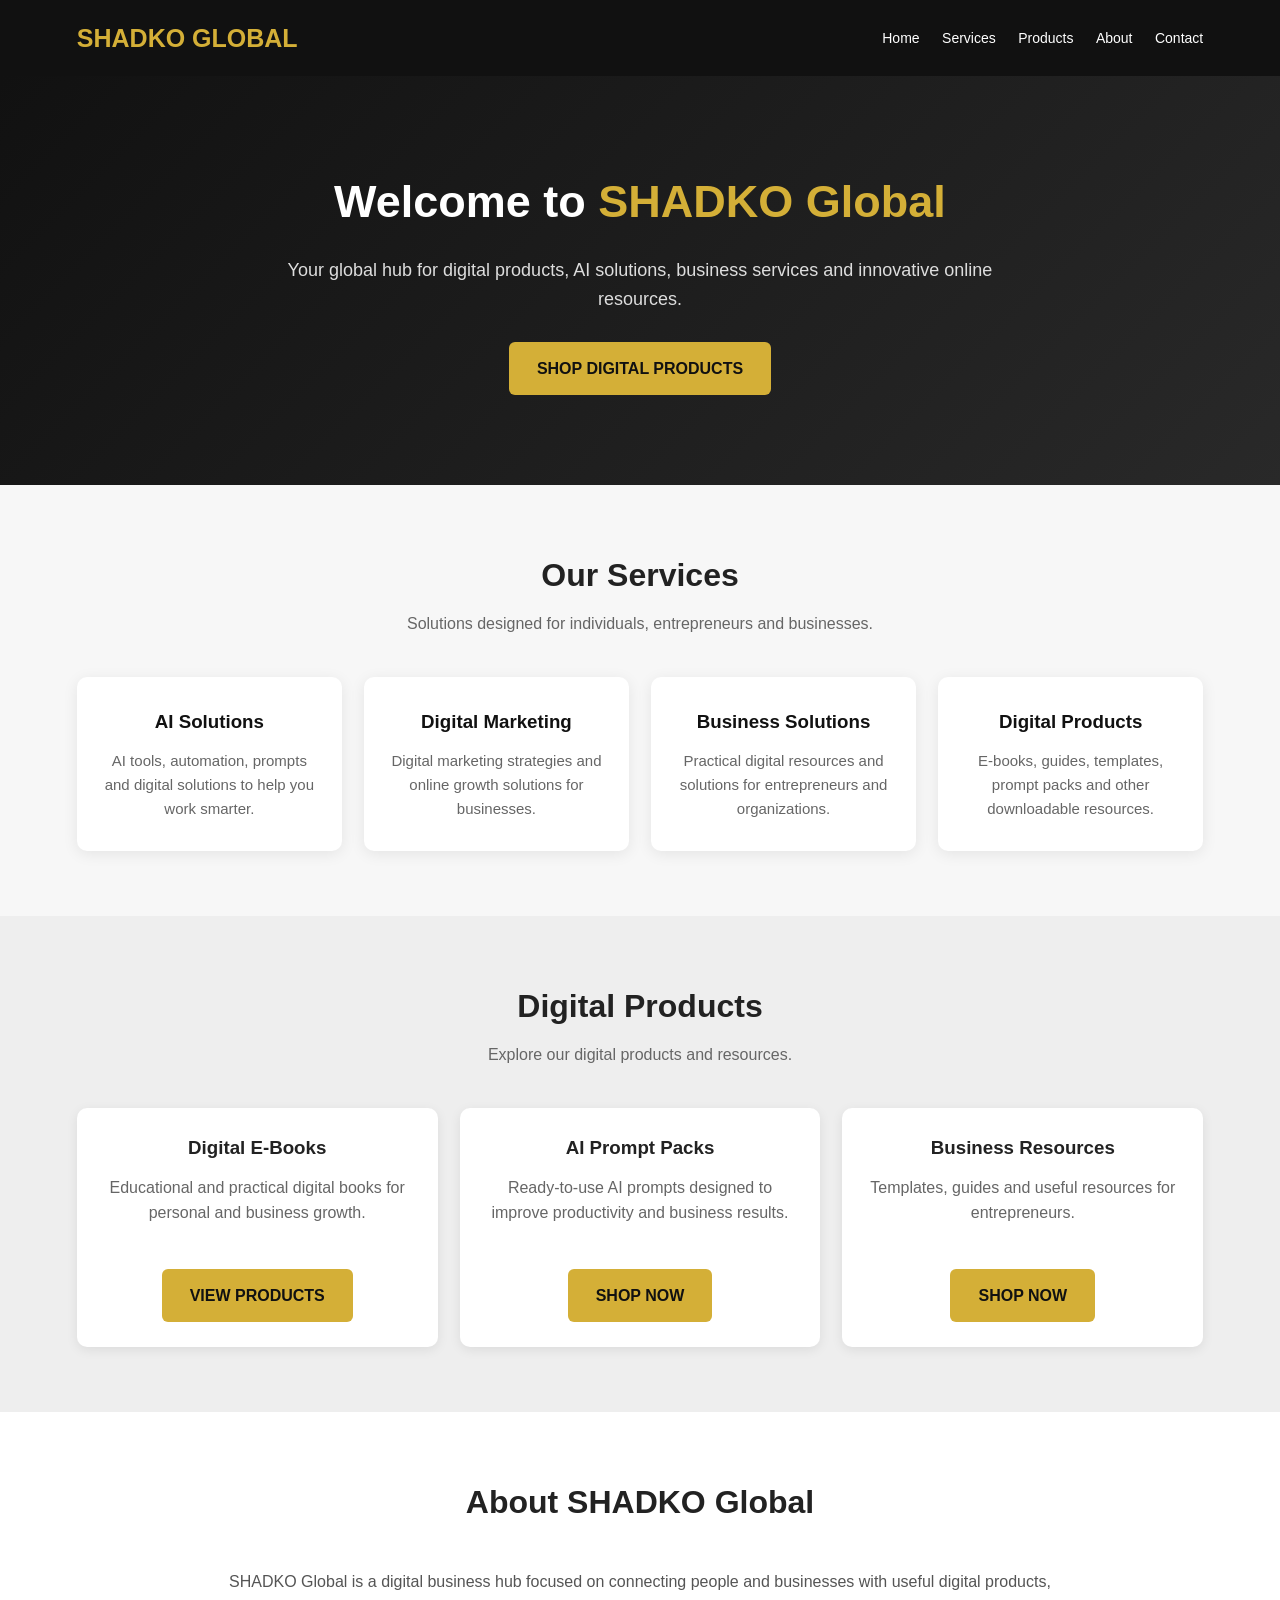
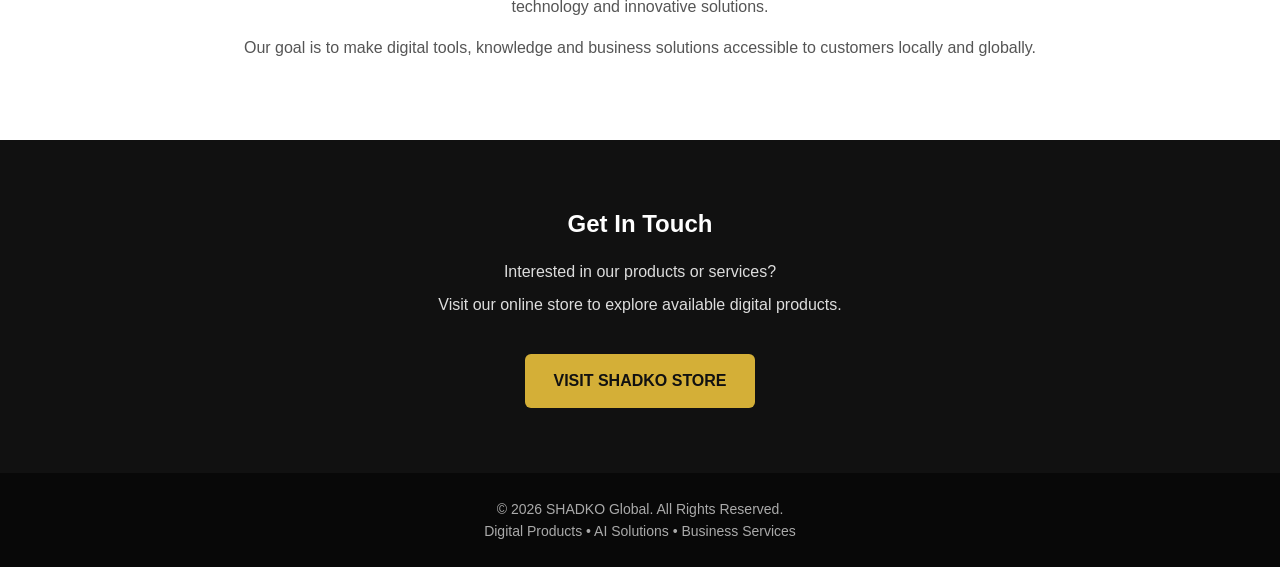
==== index.html @ 267912d1 "Revamp index.html with new layout and styles Updated the HTML structure and styles for improved layo" ====
<!DOCTYPE html>
<html lang="en">
<head>
  <meta charset="UTF-8">
  <meta name="viewport" content="width=device-width, initial-scale=1.0">

  <title>SHADKO Global | Digital Products, AI & Business Solutions</title>

  <meta name="description" content="SHADKO Global provides digital products, AI solutions, business services and online resources for individuals and businesses worldwide.">

  <style>
    * {
      box-sizing: border-box;
      margin: 0;
      padding: 0;
    }

    body {
      font-family: Arial, sans-serif;
      background: #f7f7f7;
      color: #222;
      line-height: 1.6;
    }

    header {
      background: #111;
      color: white;
      padding: 18px 6%;
      display: flex;
      justify-content: space-between;
      align-items: center;
      position: sticky;
      top: 0;
      z-index: 1000;
    }

    .logo {
      font-size: 25px;
      font-weight: bold;
      color: #d4af37;
    }

    nav a {
      color: white;
      text-decoration: none;
      margin-left: 18px;
      font-size: 14px;
    }

    nav a:hover {
      color: #d4af37;
    }

    .hero {
      background: linear-gradient(135deg, #111, #292929);
      color: white;
      text-align: center;
      padding: 90px 20px;
    }

    .hero h1 {
      font-size: 45px;
      margin-bottom: 18px;
    }

    .hero h1 span {
      color: #d4af37;
    }

    .hero p {
      max-width: 750px;
      margin: auto;
      font-size: 18px;
      color: #ddd;
    }

    .btn {
      display: inline-block;
      margin-top: 28px;
      padding: 14px 28px;
      background: #d4af37;
      color: #111;
      text-decoration: none;
      border-radius: 6px;
      font-weight: bold;
    }

    .btn:hover {
      background: #fff;
    }

    section {
      padding: 65px 6%;
    }

    .section-title {
      text-align: center;
      margin-bottom: 40px;
    }

    .section-title h2 {
      font-size: 32px;
      margin-bottom: 10px;
    }

    .section-title p {
      color: #666;
    }

    .cards {
      display: grid;
      grid-template-columns: repeat(auto-fit, minmax(230px, 1fr));
      gap: 22px;
    }

    .card {
      background: white;
      padding: 30px 22px;
      border-radius: 10px;
      text-align: center;
      box-shadow: 0 3px 15px rgba(0,0,0,0.08);
    }

    .card h3 {
      margin-bottom: 12px;
      color: #111;
    }

    .card p {
      color: #666;
      font-size: 15px;
    }

    .products {
      background: #eee;
    }

    .product-card {
      background: white;
      padding: 25px;
      border-radius: 10px;
      text-align: center;
      box-shadow: 0 3px 12px rgba(0,0,0,0.08);
    }

    .product-card h3 {
      margin-bottom: 12px;
    }

    .product-card p {
      color: #666;
      margin-bottom: 15px;
    }

    .about {
      background: white;
    }

    .about-content {
      max-width: 900px;
      margin: auto;
      text-align: center;
    }

    .about-content p {
      margin-bottom: 15px;
      color: #555;
    }

    .contact {
      background: #111;
      color: white;
      text-align: center;
    }

    .contact h2 {
      margin-bottom: 15px;
    }

    .contact p {
      color: #ddd;
      margin: 8px 0;
    }

    footer {
      background: #080808;
      color: #aaa;
      text-align: center;
      padding: 25px 15px;
      font-size: 14px;
    }

    @media (max-width: 700px) {
      header {
        flex-direction: column;
        gap: 12px;
      }

      nav a {
        margin: 0 7px;
      }

      .hero h1 {
        font-size: 34px;
      }

      .hero {
        padding: 65px 18px;
      }

      section {
        padding: 50px 20px;
      }
    }
  </style>
</head>

<body>

<header>
  <div class="logo">SHADKO GLOBAL</div>

  <nav>
    <a href="#home">Home</a>
    <a href="#services">Services</a>
    <a href="#products">Products</a>
    <a href="#about">About</a>
    <a href="#contact">Contact</a>
  </nav>
</header>


<section class="hero" id="home">

  <h1>Welcome to <span>SHADKO Global</span></h1>

  <p>
    Your global hub for digital products, AI solutions,
    business services and innovative online resources.
  </p>

  <a class="btn"
     href="https://payhip.com/SHADKOGLOBAL"
     target="_blank">
     SHOP DIGITAL PRODUCTS
  </a>

</section>


<section id="services">

  <div class="section-title">
    <h2>Our Services</h2>
    <p>Solutions designed for individuals, entrepreneurs and businesses.</p>
  </div>

  <div class="cards">

    <div class="card">
      <h3>AI Solutions</h3>
      <p>
        AI tools, automation, prompts and digital solutions
        to help you work smarter.
      </p>
    </div>

    <div class="card">
      <h3>Digital Marketing</h3>
      <p>
        Digital marketing strategies and online growth
        solutions for businesses.
      </p>
    </div>

    <div class="card">
      <h3>Business Solutions</h3>
      <p>
        Practical digital resources and solutions for
        entrepreneurs and organizations.
      </p>
    </div>

    <div class="card">
      <h3>Digital Products</h3>
      <p>
        E-books, guides, templates, prompt packs and
        other downloadable resources.
      </p>
    </div>

  </div>

</section>


<section class="products" id="products">

  <div class="section-title">
    <h2>Digital Products</h2>
    <p>Explore our digital products and resources.</p>
  </div>

  <div class="cards">

    <div class="product-card">
      <h3>Digital E-Books</h3>
      <p>
        Educational and practical digital books
        for personal and business growth.
      </p>

      <a class="btn"
         href="https://payhip.com/SHADKOGLOBAL"
         target="_blank">
         VIEW PRODUCTS
      </a>
    </div>


    <div class="product-card">
      <h3>AI Prompt Packs</h3>
      <p>
        Ready-to-use AI prompts designed to improve
        productivity and business results.
      </p>

      <a class="btn"
         href="https://payhip.com/SHADKOGLOBAL"
         target="_blank">
         SHOP NOW
      </a>
    </div>


    <div class="product-card">
      <h3>Business Resources</h3>
      <p>
        Templates, guides and useful resources
        for entrepreneurs.
      </p>

      <a class="btn"
         href="https://payhip.com/SHADKOGLOBAL"
         target="_blank">
         SHOP NOW
      </a>
    </div>

  </div>

</section>


<section class="about" id="about">

  <div class="section-title">
    <h2>About SHADKO Global</h2>
  </div>

  <div class="about-content">

    <p>
      SHADKO Global is a digital business hub focused on
      connecting people and businesses with useful digital
      products, technology and innovative solutions.
    </p>

    <p>
      Our goal is to make digital tools, knowledge and
      business solutions accessible to customers locally
      and globally.
    </p>

  </div>

</section>


<section class="contact" id="contact">

  <h2>Get In Touch</h2>

  <p>Interested in our products or services?</p>

  <p>
    Visit our online store to explore available digital products.
  </p>

  <a class="btn"
     href="https://payhip.com/SHADKOGLOBAL"
     target="_blank">
     VISIT SHADKO STORE
  </a>

</section>


<footer>

  <p>
    © 2026 SHADKO Global. All Rights Reserved.
  </p>

  <p>
    Digital Products • AI Solutions • Business Services
  </p>

</footer>

</body>
        </html>
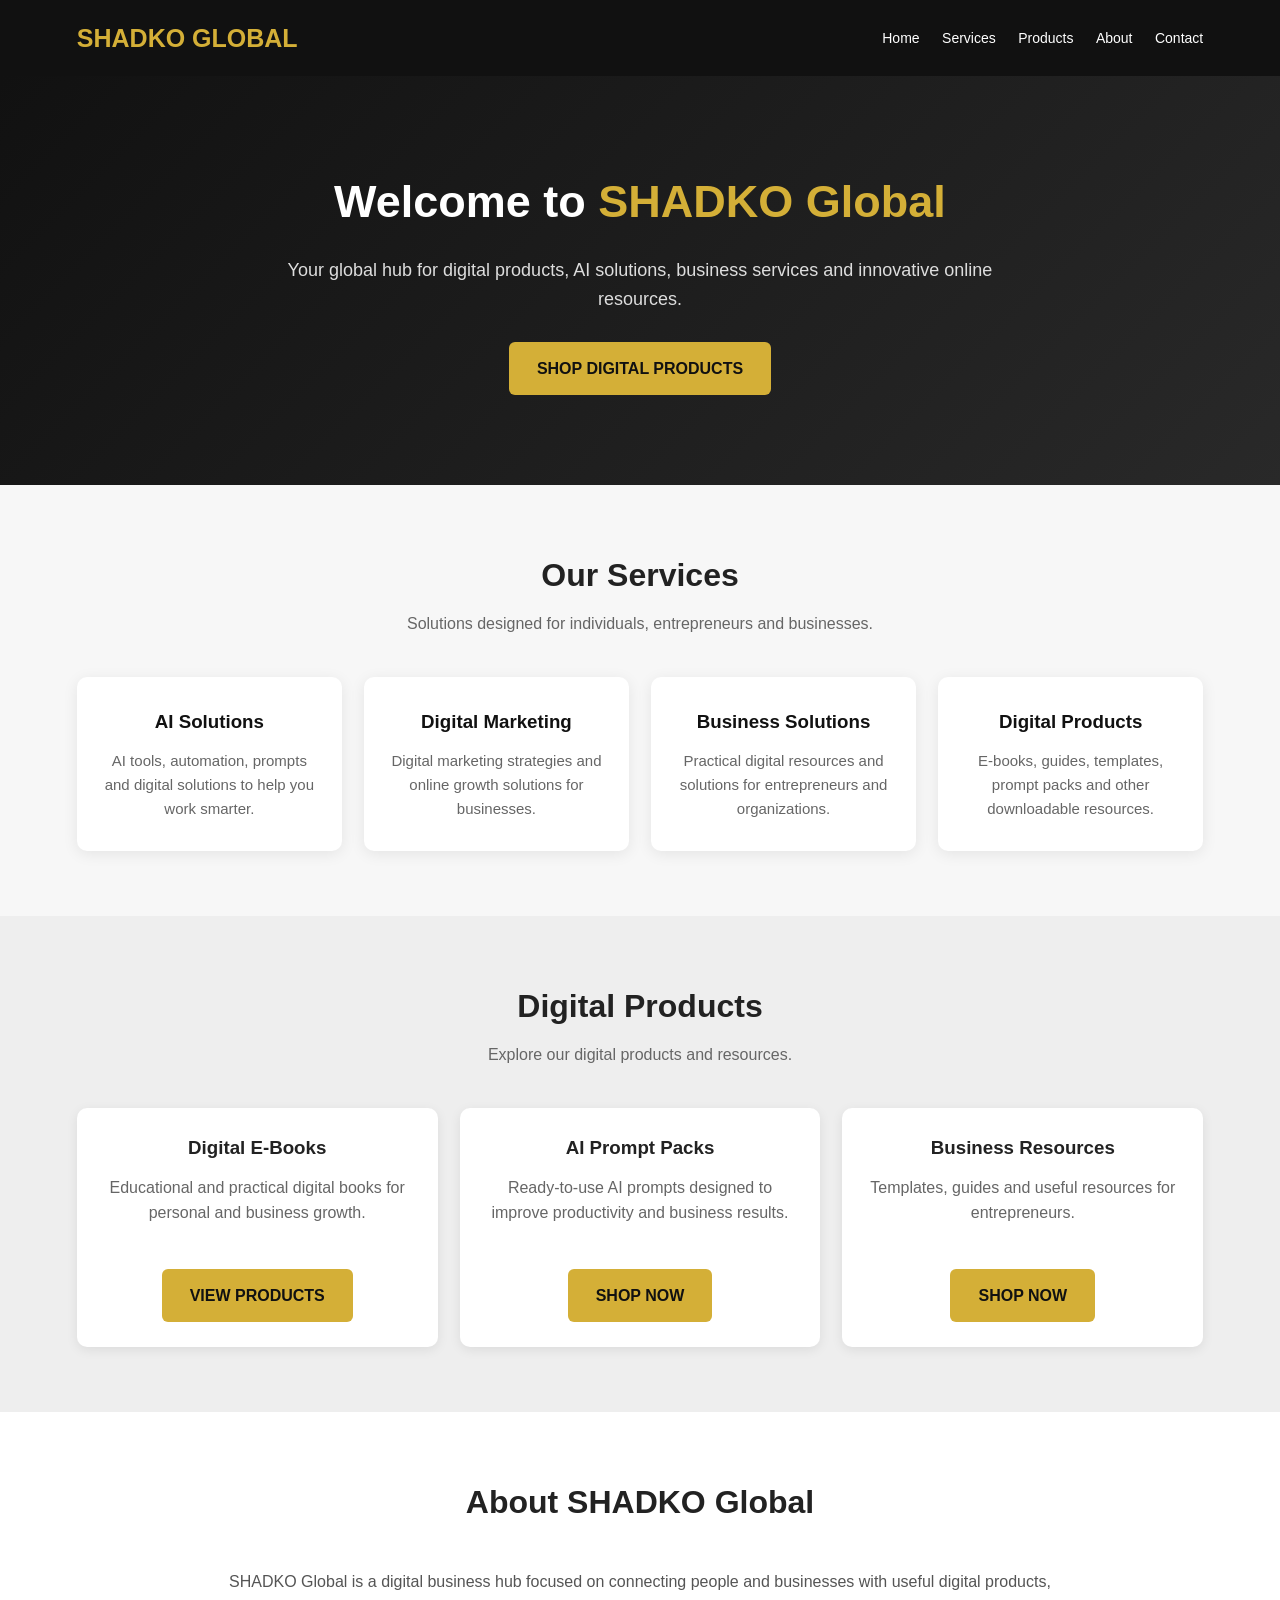
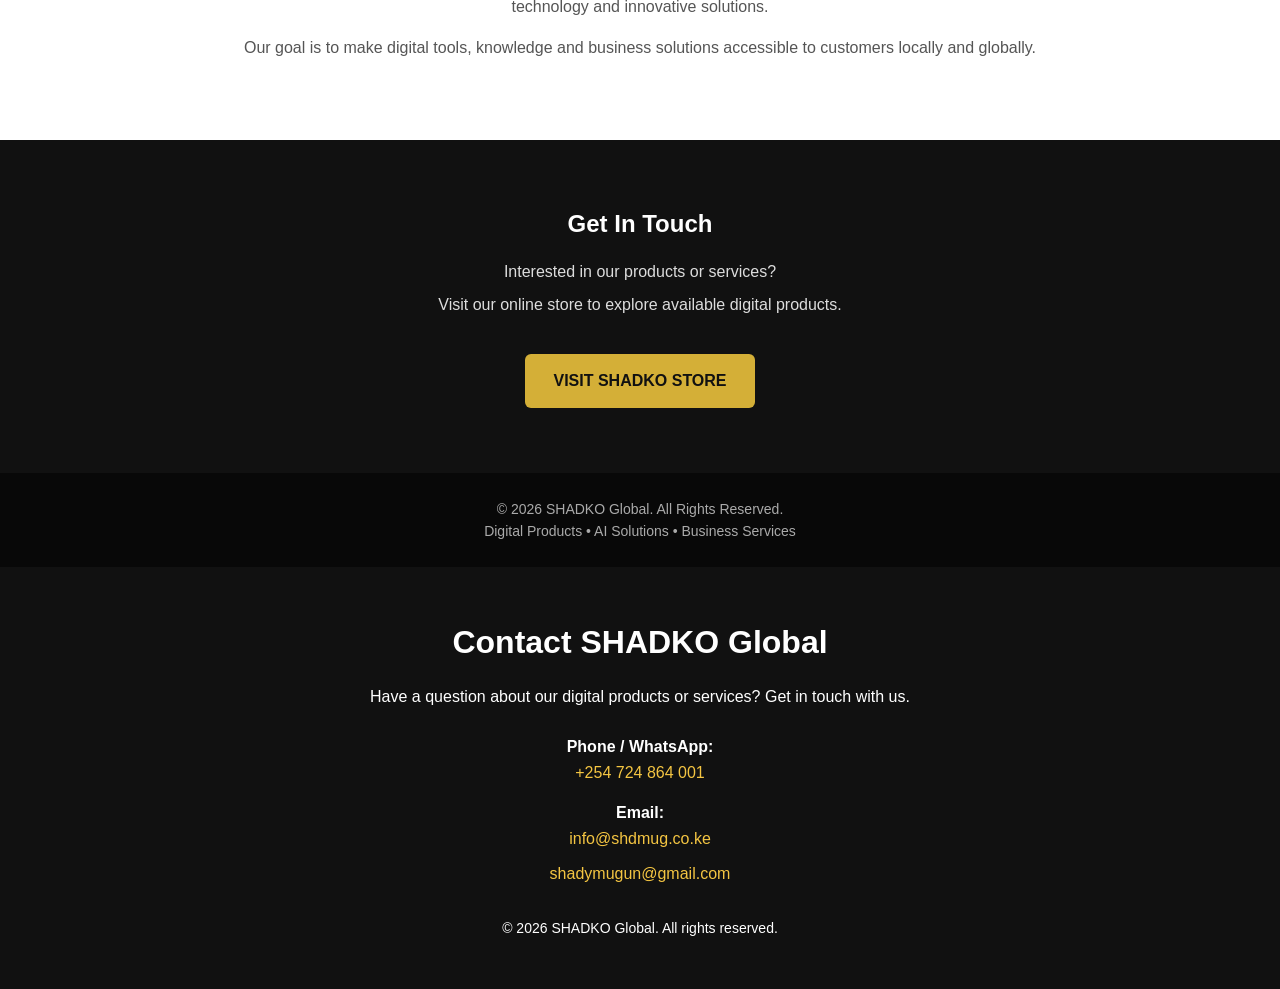
==== commit 5b66afff: "Add contact section to index.html Added a contact section with phone and email information." ====
--- a/index.html
+++ b/index.html
@@ -1,4 +1,3 @@
-
 <!DOCTYPE html>
 <html lang="en">
 <head>
@@ -409,5 +408,39 @@
 
 </footer>
 
-</body>
-        </html>
+</body
+</html><!-- CONTACT SECTION -->
+<section id="contact" style="padding:50px 20px; background:#111; color:white; text-align:center;">
+  <h2 style="font-size:32px; margin-bottom:15px;">Contact SHADKO Global</h2>
+
+  <p style="margin-bottom:25px;">
+    Have a question about our digital products or services? Get in touch with us.
+  </p>
+
+  <p>
+    <strong>Phone / WhatsApp:</strong><br>
+    <a href="https://wa.me/254724864001"
+       style="color:#f4c542; text-decoration:none;">
+       +254 724 864 001
+    </a>
+  </p>
+
+  <p style="margin-top:15px;">
+    <strong>Email:</strong><br>
+    <a href="mailto:info@shdmug.co.ke"
+       style="color:#f4c542; text-decoration:none;">
+       info@shdmug.co.ke
+    </a>
+  </p>
+
+  <p style="margin-top:10px;">
+    <a href="mailto:shadymugun@gmail.com"
+       style="color:#f4c542; text-decoration:none;">
+       shadymugun@gmail.com
+    </a>
+  </p>
+
+  <p style="margin-top:30px; font-size:14px;">
+    © 2026 SHADKO Global. All rights reserved.
+  </p>
+</section>
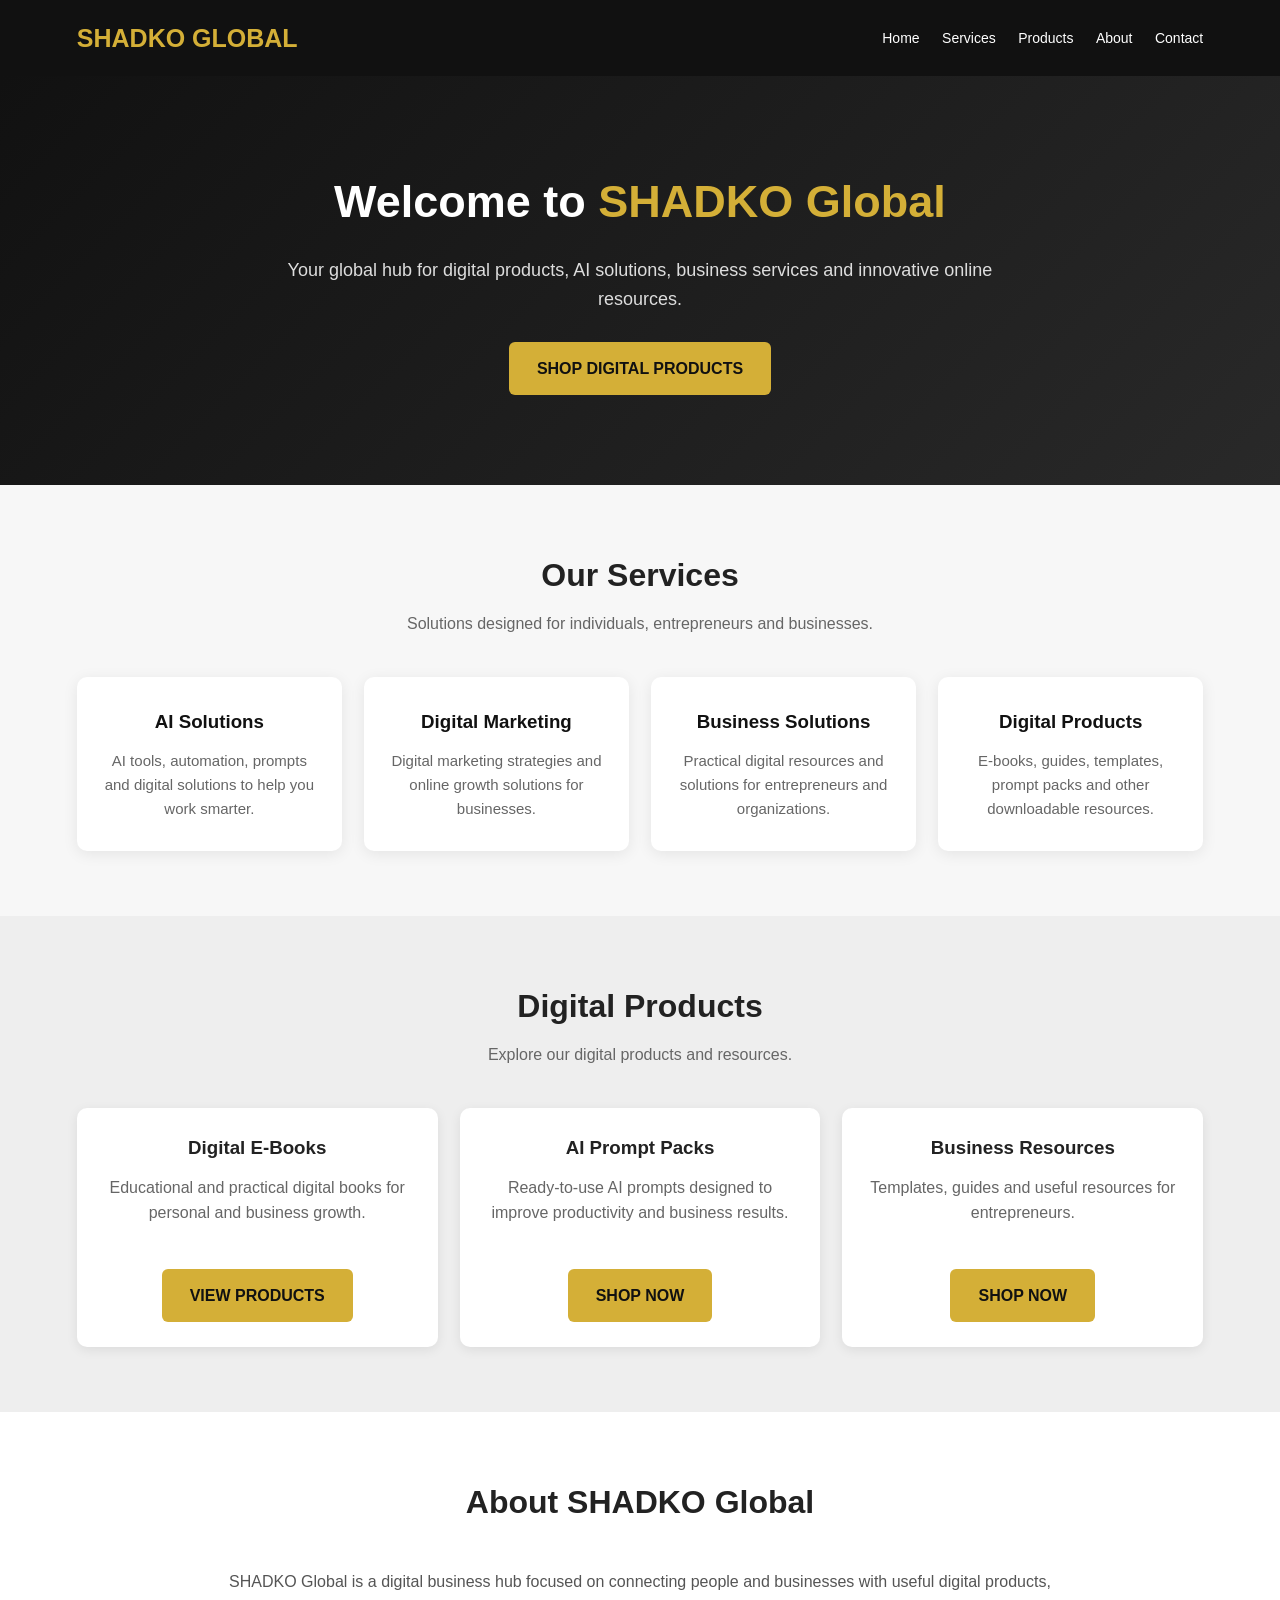
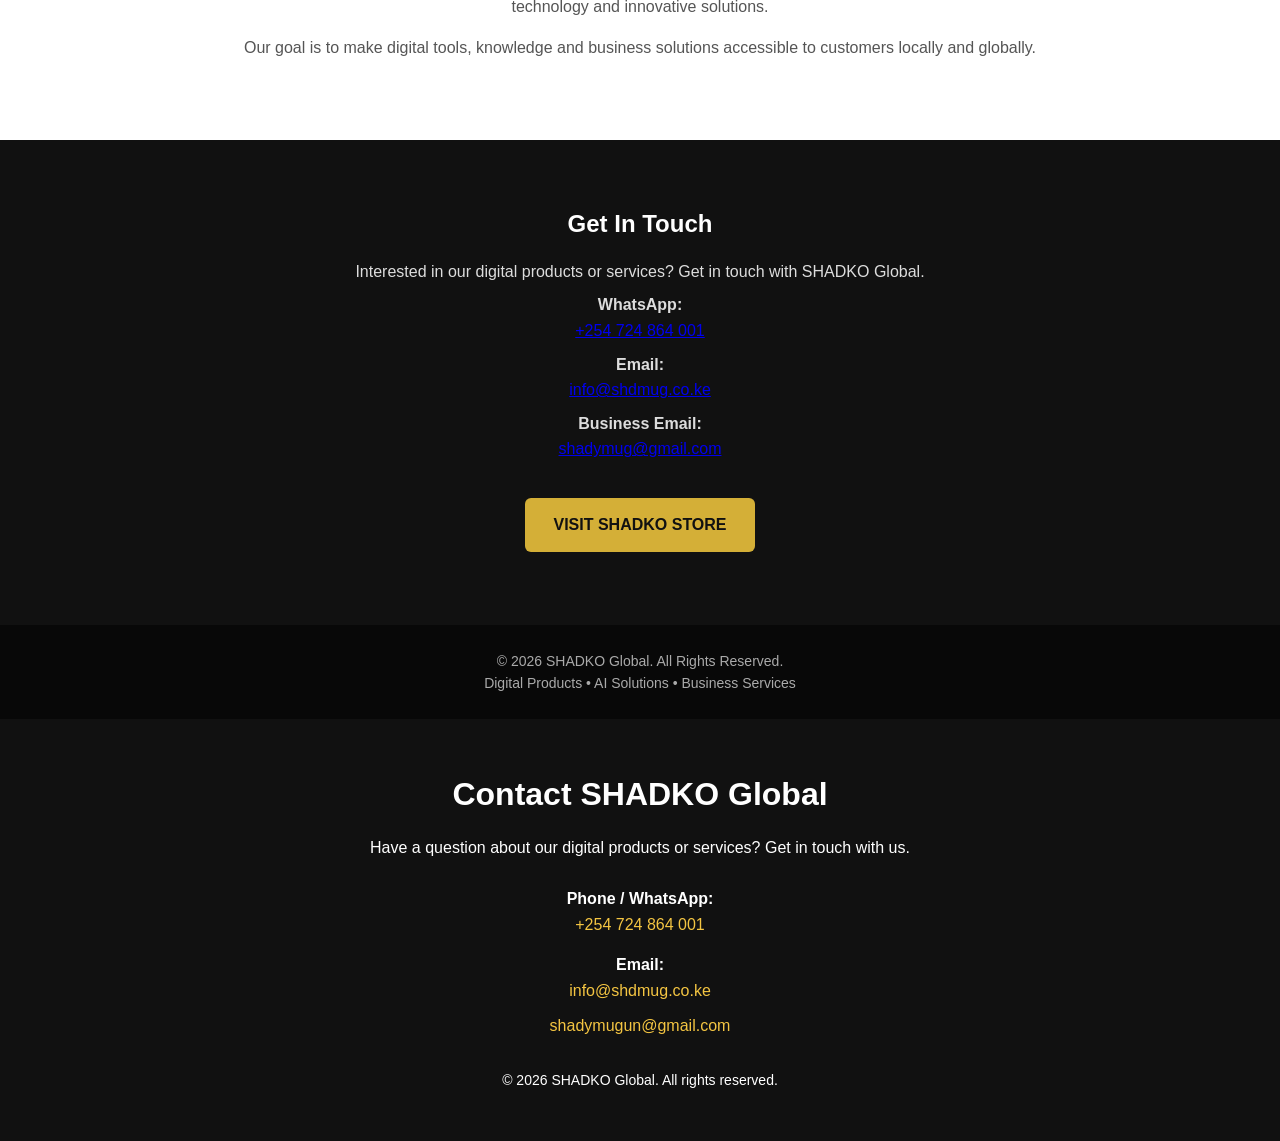
==== commit b8056d72: "Enhance contact section with new details and links Updated contact section with additional informati" ====
--- a/index.html
+++ b/index.html
@@ -378,21 +378,36 @@
 
 
 <section class="contact" id="contact">
-
   <h2>Get In Touch</h2>
 
-  <p>Interested in our products or services?</p>
-
-  <p>
-    Visit our online store to explore available digital products.
-  </p>
-
-  <a class="btn"
-     href="https://payhip.com/SHADKOGLOBAL"
-     target="_blank">
-     VISIT SHADKO STORE
-  </a>
-
+  <p>Interested in our digital products or services? Get in touch with SHADKO Global.</p>
+
+  <p>
+    <strong>WhatsApp:</strong><br>
+    <a href="https://wa.me/254724864001" target="_blank">
+      +254 724 864 001
+    </a>
+  </p>
+
+  <p>
+    <strong>Email:</strong><br>
+    <a href="mailto:info@shdmug.co.ke">
+      info@shdmug.co.ke
+    </a>
+  </p>
+
+  <p>
+    <strong>Business Email:</strong><br>
+    <a href="mailto:shadymug@gmail.com">
+      shadymug@gmail.com
+    </a>
+  </p>
+
+  <p>
+    <a class="btn" href="https://payhip.com/SHADKOGLOBAL" target="_blank">
+      VISIT SHADKO STORE
+    </a>
+  </p>
 </section>
 
 
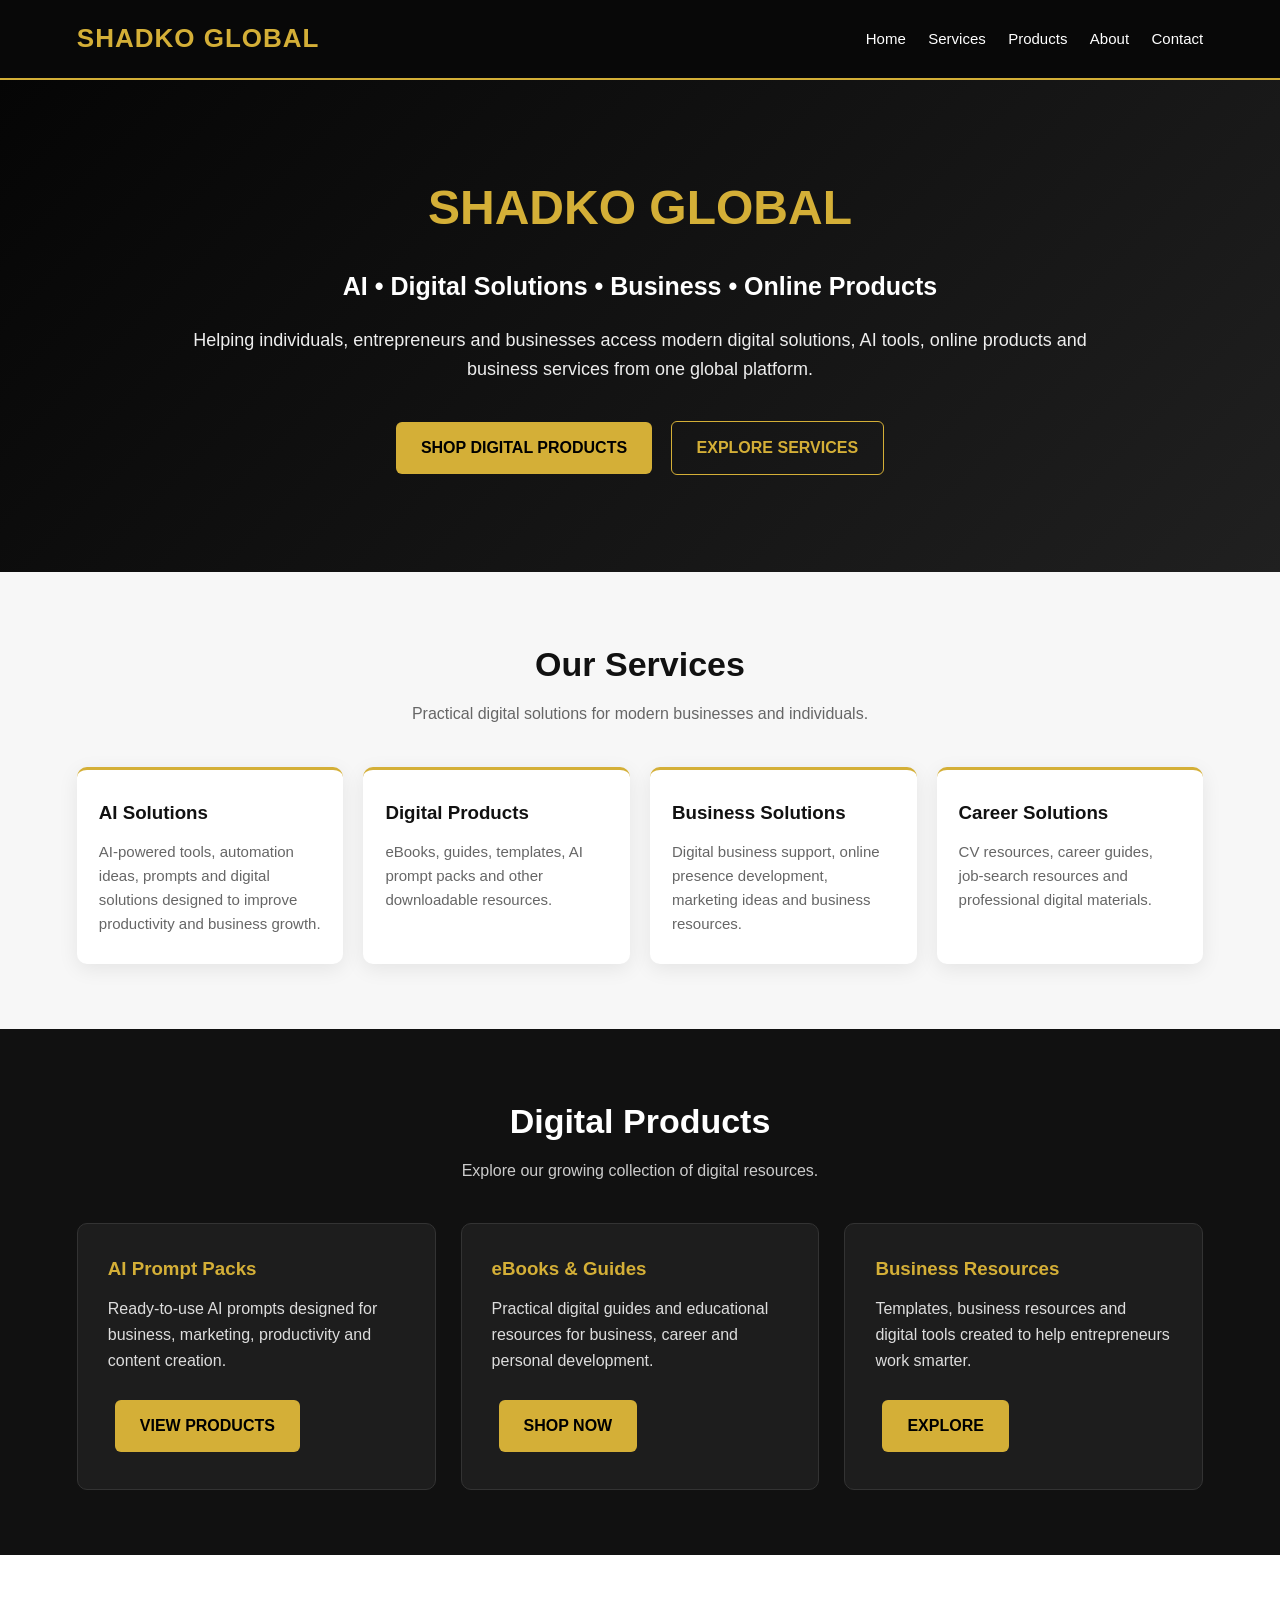
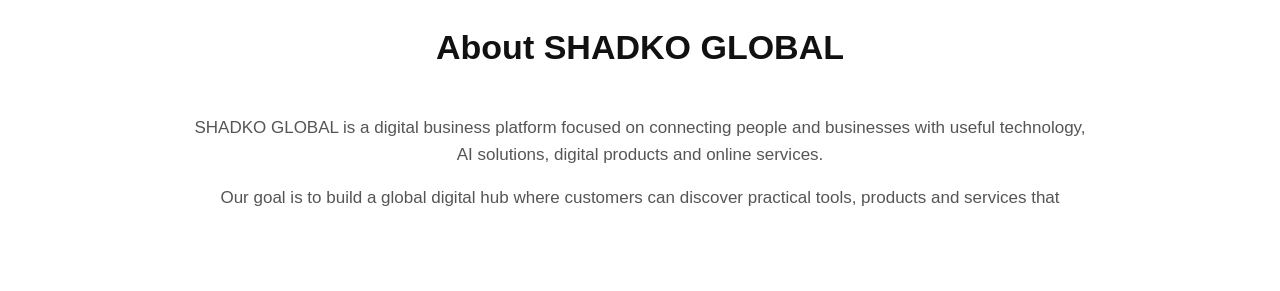
==== commit 212b6102: "Update index.html" ====
--- a/index.html
+++ b/index.html
@@ -4,9 +4,11 @@
   <meta charset="UTF-8">
   <meta name="viewport" content="width=device-width, initial-scale=1.0">
 
-  <title>SHADKO Global | Digital Products, AI & Business Solutions</title>
-
-  <meta name="description" content="SHADKO Global provides digital products, AI solutions, business services and online resources for individuals and businesses worldwide.">
+  <title>SHADKO GLOBAL | AI, Digital Products & Business Solutions</title>
+
+  <meta name="description" content="SHADKO GLOBAL provides AI solutions, digital products, business services, career solutions and online resources for individuals and businesses worldwide.">
+
+  <meta name="keywords" content="SHADKO GLOBAL, AI solutions, digital products, business services, online business, Kenya, global digital agency">
 
   <style>
     * {
@@ -16,35 +18,43 @@
     }
 
     body {
-      font-family: Arial, sans-serif;
+      font-family: Arial, Helvetica, sans-serif;
+      line-height: 1.6;
+      color: #222;
       background: #f7f7f7;
-      color: #222;
-      line-height: 1.6;
     }
 
     header {
-      background: #111;
+      background: #080808;
       color: white;
       padding: 18px 6%;
-      display: flex;
-      justify-content: space-between;
-      align-items: center;
       position: sticky;
       top: 0;
       z-index: 1000;
+      border-bottom: 2px solid #d4af37;
+    }
+
+    .nav {
+      max-width: 1200px;
+      margin: auto;
+      display: flex;
+      align-items: center;
+      justify-content: space-between;
+      gap: 20px;
     }
 
     .logo {
-      font-size: 25px;
+      font-size: 26px;
       font-weight: bold;
       color: #d4af37;
+      letter-spacing: 1px;
     }
 
     nav a {
       color: white;
       text-decoration: none;
       margin-left: 18px;
-      font-size: 14px;
+      font-size: 15px;
     }
 
     nav a:hover {
@@ -52,45 +62,62 @@
     }
 
     .hero {
-      background: linear-gradient(135deg, #111, #292929);
+      background: linear-gradient(135deg, #050505, #202020);
       color: white;
+      padding: 90px 6%;
       text-align: center;
-      padding: 90px 20px;
+    }
+
+    .hero-content {
+      max-width: 900px;
+      margin: auto;
     }
 
     .hero h1 {
-      font-size: 45px;
-      margin-bottom: 18px;
-    }
-
-    .hero h1 span {
-      color: #d4af37;
+      font-size: 48px;
+      margin-bottom: 20px;
+      color: #d4af37;
+    }
+
+    .hero h2 {
+      font-size: 25px;
+      margin-bottom: 20px;
     }
 
     .hero p {
-      max-width: 750px;
-      margin: auto;
       font-size: 18px;
-      color: #ddd;
+      margin-bottom: 30px;
+      color: #eee;
     }
 
     .btn {
       display: inline-block;
-      margin-top: 28px;
-      padding: 14px 28px;
+      padding: 13px 25px;
+      margin: 7px;
+      border-radius: 6px;
+      text-decoration: none;
+      font-weight: bold;
       background: #d4af37;
-      color: #111;
-      text-decoration: none;
-      border-radius: 6px;
-      font-weight: bold;
+      color: #000;
     }
 
     .btn:hover {
       background: #fff;
     }
 
+    .btn-dark {
+      background: transparent;
+      border: 1px solid #d4af37;
+      color: #d4af37;
+    }
+
     section {
       padding: 65px 6%;
+    }
+
+    .container {
+      max-width: 1200px;
+      margin: auto;
     }
 
     .section-title {
@@ -99,7 +126,8 @@
     }
 
     .section-title h2 {
-      font-size: 32px;
+      font-size: 34px;
+      color: #111;
       margin-bottom: 10px;
     }
 
@@ -109,16 +137,16 @@
 
     .cards {
       display: grid;
-      grid-template-columns: repeat(auto-fit, minmax(230px, 1fr));
-      gap: 22px;
+      grid-template-columns: repeat(4, 1fr);
+      gap: 20px;
     }
 
     .card {
       background: white;
-      padding: 30px 22px;
+      padding: 28px 22px;
       border-radius: 10px;
-      text-align: center;
-      box-shadow: 0 3px 15px rgba(0,0,0,0.08);
+      box-shadow: 0 5px 20px rgba(0,0,0,0.08);
+      border-top: 3px solid #d4af37;
     }
 
     .card h3 {
@@ -132,84 +160,175 @@
     }
 
     .products {
-      background: #eee;
-    }
-
-    .product-card {
-      background: white;
-      padding: 25px;
+      background: #111;
+      color: white;
+    }
+
+    .products .section-title h2 {
+      color: white;
+    }
+
+    .products .section-title p {
+      color: #ccc;
+    }
+
+    .product-grid {
+      display: grid;
+      grid-template-columns: repeat(3, 1fr);
+      gap: 25px;
+    }
+
+    .product {
+      background: #1d1d1d;
+      padding: 30px;
       border-radius: 10px;
-      text-align: center;
-      box-shadow: 0 3px 12px rgba(0,0,0,0.08);
-    }
-
-    .product-card h3 {
+      border: 1px solid #333;
+    }
+
+    .product h3 {
+      color: #d4af37;
       margin-bottom: 12px;
     }
 
-    .product-card p {
-      color: #666;
-      margin-bottom: 15px;
+    .product p {
+      color: #ddd;
+      margin-bottom: 20px;
     }
 
     .about {
       background: white;
     }
 
-    .about-content {
+    .about-box {
       max-width: 900px;
       margin: auto;
       text-align: center;
     }
 
-    .about-content p {
+    .about-box p {
+      color: #555;
+      font-size: 17px;
       margin-bottom: 15px;
-      color: #555;
     }
 
     .contact {
-      background: #111;
-      color: white;
+      background: #f0f0f0;
+    }
+
+    .contact-box {
+      max-width: 850px;
+      margin: auto;
+      background: white;
+      padding: 35px;
+      border-radius: 12px;
       text-align: center;
-    }
-
-    .contact h2 {
-      margin-bottom: 15px;
-    }
-
-    .contact p {
-      color: #ddd;
-      margin: 8px 0;
+      box-shadow: 0 5px 20px rgba(0,0,0,0.08);
+    }
+
+    .contact-item {
+      margin: 18px 0;
+      font-size: 17px;
+    }
+
+    .contact-item a {
+      color: #111;
+      font-weight: bold;
+      text-decoration: none;
+    }
+
+    .contact-item a:hover {
+      color: #d4af37;
     }
 
     footer {
-      background: #080808;
-      color: #aaa;
+      background: #050505;
+      color: #ccc;
       text-align: center;
-      padding: 25px 15px;
-      font-size: 14px;
-    }
-
-    @media (max-width: 700px) {
+      padding: 30px 6%;
+      border-top: 2px solid #d4af37;
+    }
+
+    footer strong {
+      color: #d4af37;
+    }
+
+    .social {
+      margin: 15px 0;
+    }
+
+    .social a {
+      color: #d4af37;
+      text-decoration: none;
+      margin: 0 8px;
+    }
+
+    @media (max-width: 900px) {
+      .cards {
+        grid-template-columns: repeat(2, 1fr);
+      }
+
+      .product-grid {
+        grid-template-columns: 1fr;
+      }
+
+      .hero h1 {
+        font-size: 38px;
+      }
+
+      nav a {
+        margin-left: 8px;
+        font-size: 13px;
+      }
+    }
+
+    @media (max-width: 600px) {
       header {
+        position: relative;
+      }
+
+      .nav {
         flex-direction: column;
-        gap: 12px;
+      }
+
+      nav {
+        text-align: center;
       }
 
       nav a {
-        margin: 0 7px;
+        display: inline-block;
+        margin: 5px;
+      }
+
+      .hero {
+        padding: 65px 5%;
       }
 
       .hero h1 {
-        font-size: 34px;
-      }
-
-      .hero {
-        padding: 65px 18px;
+        font-size: 32px;
+      }
+
+      .hero h2 {
+        font-size: 21px;
+      }
+
+      .hero p {
+        font-size: 16px;
       }
 
       section {
-        padding: 50px 20px;
+        padding: 50px 5%;
+      }
+
+      .cards {
+        grid-template-columns: 1fr;
+      }
+
+      .section-title h2 {
+        font-size: 28px;
+      }
+
+      .contact-box {
+        padding: 25px 15px;
       }
     }
   </style>
@@ -218,244 +337,161 @@
 <body>
 
 <header>
-  <div class="logo">SHADKO GLOBAL</div>
-
-  <nav>
-    <a href="#home">Home</a>
-    <a href="#services">Services</a>
-    <a href="#products">Products</a>
-    <a href="#about">About</a>
-    <a href="#contact">Contact</a>
-  </nav>
+  <div class="nav">
+    <div class="logo">SHADKO GLOBAL</div>
+
+    <nav>
+      <a href="#home">Home</a>
+      <a href="#services">Services</a>
+      <a href="#products">Products</a>
+      <a href="#about">About</a>
+      <a href="#contact">Contact</a>
+    </nav>
+  </div>
 </header>
 
-
 <section class="hero" id="home">
-
-  <h1>Welcome to <span>SHADKO Global</span></h1>
-
-  <p>
-    Your global hub for digital products, AI solutions,
-    business services and innovative online resources.
-  </p>
-
-  <a class="btn"
-     href="https://payhip.com/SHADKOGLOBAL"
-     target="_blank">
-     SHOP DIGITAL PRODUCTS
-  </a>
-
+  <div class="hero-content">
+
+    <h1>SHADKO GLOBAL</h1>
+
+    <h2>AI • Digital Solutions • Business • Online Products</h2>
+
+    <p>
+      Helping individuals, entrepreneurs and businesses access
+      modern digital solutions, AI tools, online products and
+      business services from one global platform.
+    </p>
+
+    <a class="btn" href="https://payhip.com/SHADKOGLOBAL" target="_blank">
+      SHOP DIGITAL PRODUCTS
+    </a>
+
+    <a class="btn btn-dark" href="#services">
+      EXPLORE SERVICES
+    </a>
+
+  </div>
 </section>
 
-
 <section id="services">
-
-  <div class="section-title">
-    <h2>Our Services</h2>
-    <p>Solutions designed for individuals, entrepreneurs and businesses.</p>
+  <div class="container">
+
+    <div class="section-title">
+      <h2>Our Services</h2>
+      <p>Practical digital solutions for modern businesses and individuals.</p>
+    </div>
+
+    <div class="cards">
+
+      <div class="card">
+        <h3>AI Solutions</h3>
+        <p>
+          AI-powered tools, automation ideas, prompts and digital
+          solutions designed to improve productivity and business growth.
+        </p>
+      </div>
+
+      <div class="card">
+        <h3>Digital Products</h3>
+        <p>
+          eBooks, guides, templates, AI prompt packs and other
+          downloadable resources.
+        </p>
+      </div>
+
+      <div class="card">
+        <h3>Business Solutions</h3>
+        <p>
+          Digital business support, online presence development,
+          marketing ideas and business resources.
+        </p>
+      </div>
+
+      <div class="card">
+        <h3>Career Solutions</h3>
+        <p>
+          CV resources, career guides, job-search resources and
+          professional digital materials.
+        </p>
+      </div>
+
+    </div>
   </div>
-
-  <div class="cards">
-
-    <div class="card">
-      <h3>AI Solutions</h3>
+</section>
+
+<section class="products" id="products">
+  <div class="container">
+
+    <div class="section-title">
+      <h2>Digital Products</h2>
+      <p>Explore our growing collection of digital resources.</p>
+    </div>
+
+    <div class="product-grid">
+
+      <div class="product">
+        <h3>AI Prompt Packs</h3>
+        <p>
+          Ready-to-use AI prompts designed for business,
+          marketing, productivity and content creation.
+        </p>
+
+        <a class="btn"
+           href="https://payhip.com/SHADKOGLOBAL"
+           target="_blank">
+          VIEW PRODUCTS
+        </a>
+      </div>
+
+      <div class="product">
+        <h3>eBooks & Guides</h3>
+        <p>
+          Practical digital guides and educational resources
+          for business, career and personal development.
+        </p>
+
+        <a class="btn"
+           href="https://payhip.com/SHADKOGLOBAL"
+           target="_blank">
+          SHOP NOW
+        </a>
+      </div>
+
+      <div class="product">
+        <h3>Business Resources</h3>
+        <p>
+          Templates, business resources and digital tools
+          created to help entrepreneurs work smarter.
+        </p>
+
+        <a class="btn"
+           href="https://payhip.com/SHADKOGLOBAL"
+           target="_blank">
+          EXPLORE
+        </a>
+      </div>
+
+    </div>
+  </div>
+</section>
+
+<section class="about" id="about">
+  <div class="container">
+
+    <div class="section-title">
+      <h2>About SHADKO GLOBAL</h2>
+    </div>
+
+    <div class="about-box">
+
       <p>
-        AI tools, automation, prompts and digital solutions
-        to help you work smarter.
+        SHADKO GLOBAL is a digital business platform focused on
+        connecting people and businesses with useful technology,
+        AI solutions, digital products and online services.
       </p>
-    </div>
-
-    <div class="card">
-      <h3>Digital Marketing</h3>
+
       <p>
-        Digital marketing strategies and online growth
-        solutions for businesses.
-      </p>
-    </div>
-
-    <div class="card">
-      <h3>Business Solutions</h3>
-      <p>
-        Practical digital resources and solutions for
-        entrepreneurs and organizations.
-      </p>
-    </div>
-
-    <div class="card">
-      <h3>Digital Products</h3>
-      <p>
-        E-books, guides, templates, prompt packs and
-        other downloadable resources.
-      </p>
-    </div>
-
-  </div>
-
-</section>
-
-
-<section class="products" id="products">
-
-  <div class="section-title">
-    <h2>Digital Products</h2>
-    <p>Explore our digital products and resources.</p>
-  </div>
-
-  <div class="cards">
-
-    <div class="product-card">
-      <h3>Digital E-Books</h3>
-      <p>
-        Educational and practical digital books
-        for personal and business growth.
-      </p>
-
-      <a class="btn"
-         href="https://payhip.com/SHADKOGLOBAL"
-         target="_blank">
-         VIEW PRODUCTS
-      </a>
-    </div>
-
-
-    <div class="product-card">
-      <h3>AI Prompt Packs</h3>
-      <p>
-        Ready-to-use AI prompts designed to improve
-        productivity and business results.
-      </p>
-
-      <a class="btn"
-         href="https://payhip.com/SHADKOGLOBAL"
-         target="_blank">
-         SHOP NOW
-      </a>
-    </div>
-
-
-    <div class="product-card">
-      <h3>Business Resources</h3>
-      <p>
-        Templates, guides and useful resources
-        for entrepreneurs.
-      </p>
-
-      <a class="btn"
-         href="https://payhip.com/SHADKOGLOBAL"
-         target="_blank">
-         SHOP NOW
-      </a>
-    </div>
-
-  </div>
-
-</section>
-
-
-<section class="about" id="about">
-
-  <div class="section-title">
-    <h2>About SHADKO Global</h2>
-  </div>
-
-  <div class="about-content">
-
-    <p>
-      SHADKO Global is a digital business hub focused on
-      connecting people and businesses with useful digital
-      products, technology and innovative solutions.
-    </p>
-
-    <p>
-      Our goal is to make digital tools, knowledge and
-      business solutions accessible to customers locally
-      and globally.
-    </p>
-
-  </div>
-
-</section>
-
-
-<section class="contact" id="contact">
-  <h2>Get In Touch</h2>
-
-  <p>Interested in our digital products or services? Get in touch with SHADKO Global.</p>
-
-  <p>
-    <strong>WhatsApp:</strong><br>
-    <a href="https://wa.me/254724864001" target="_blank">
-      +254 724 864 001
-    </a>
-  </p>
-
-  <p>
-    <strong>Email:</strong><br>
-    <a href="mailto:info@shdmug.co.ke">
-      info@shdmug.co.ke
-    </a>
-  </p>
-
-  <p>
-    <strong>Business Email:</strong><br>
-    <a href="mailto:shadymug@gmail.com">
-      shadymug@gmail.com
-    </a>
-  </p>
-
-  <p>
-    <a class="btn" href="https://payhip.com/SHADKOGLOBAL" target="_blank">
-      VISIT SHADKO STORE
-    </a>
-  </p>
-</section>
-
-
-<footer>
-
-  <p>
-    © 2026 SHADKO Global. All Rights Reserved.
-  </p>
-
-  <p>
-    Digital Products • AI Solutions • Business Services
-  </p>
-
-</footer>
-
-</body
-</html><!-- CONTACT SECTION -->
-<section id="contact" style="padding:50px 20px; background:#111; color:white; text-align:center;">
-  <h2 style="font-size:32px; margin-bottom:15px;">Contact SHADKO Global</h2>
-
-  <p style="margin-bottom:25px;">
-    Have a question about our digital products or services? Get in touch with us.
-  </p>
-
-  <p>
-    <strong>Phone / WhatsApp:</strong><br>
-    <a href="https://wa.me/254724864001"
-       style="color:#f4c542; text-decoration:none;">
-       +254 724 864 001
-    </a>
-  </p>
-
-  <p style="margin-top:15px;">
-    <strong>Email:</strong><br>
-    <a href="mailto:info@shdmug.co.ke"
-       style="color:#f4c542; text-decoration:none;">
-       info@shdmug.co.ke
-    </a>
-  </p>
-
-  <p style="margin-top:10px;">
-    <a href="mailto:shadymugun@gmail.com"
-       style="color:#f4c542; text-decoration:none;">
-       shadymugun@gmail.com
-    </a>
-  </p>
-
-  <p style="margin-top:30px; font-size:14px;">
-    © 2026 SHADKO Global. All rights reserved.
-  </p>
-</section>
+        Our goal is to build a global digital hub where customers
+        can discover practical tools, products and services that
+       
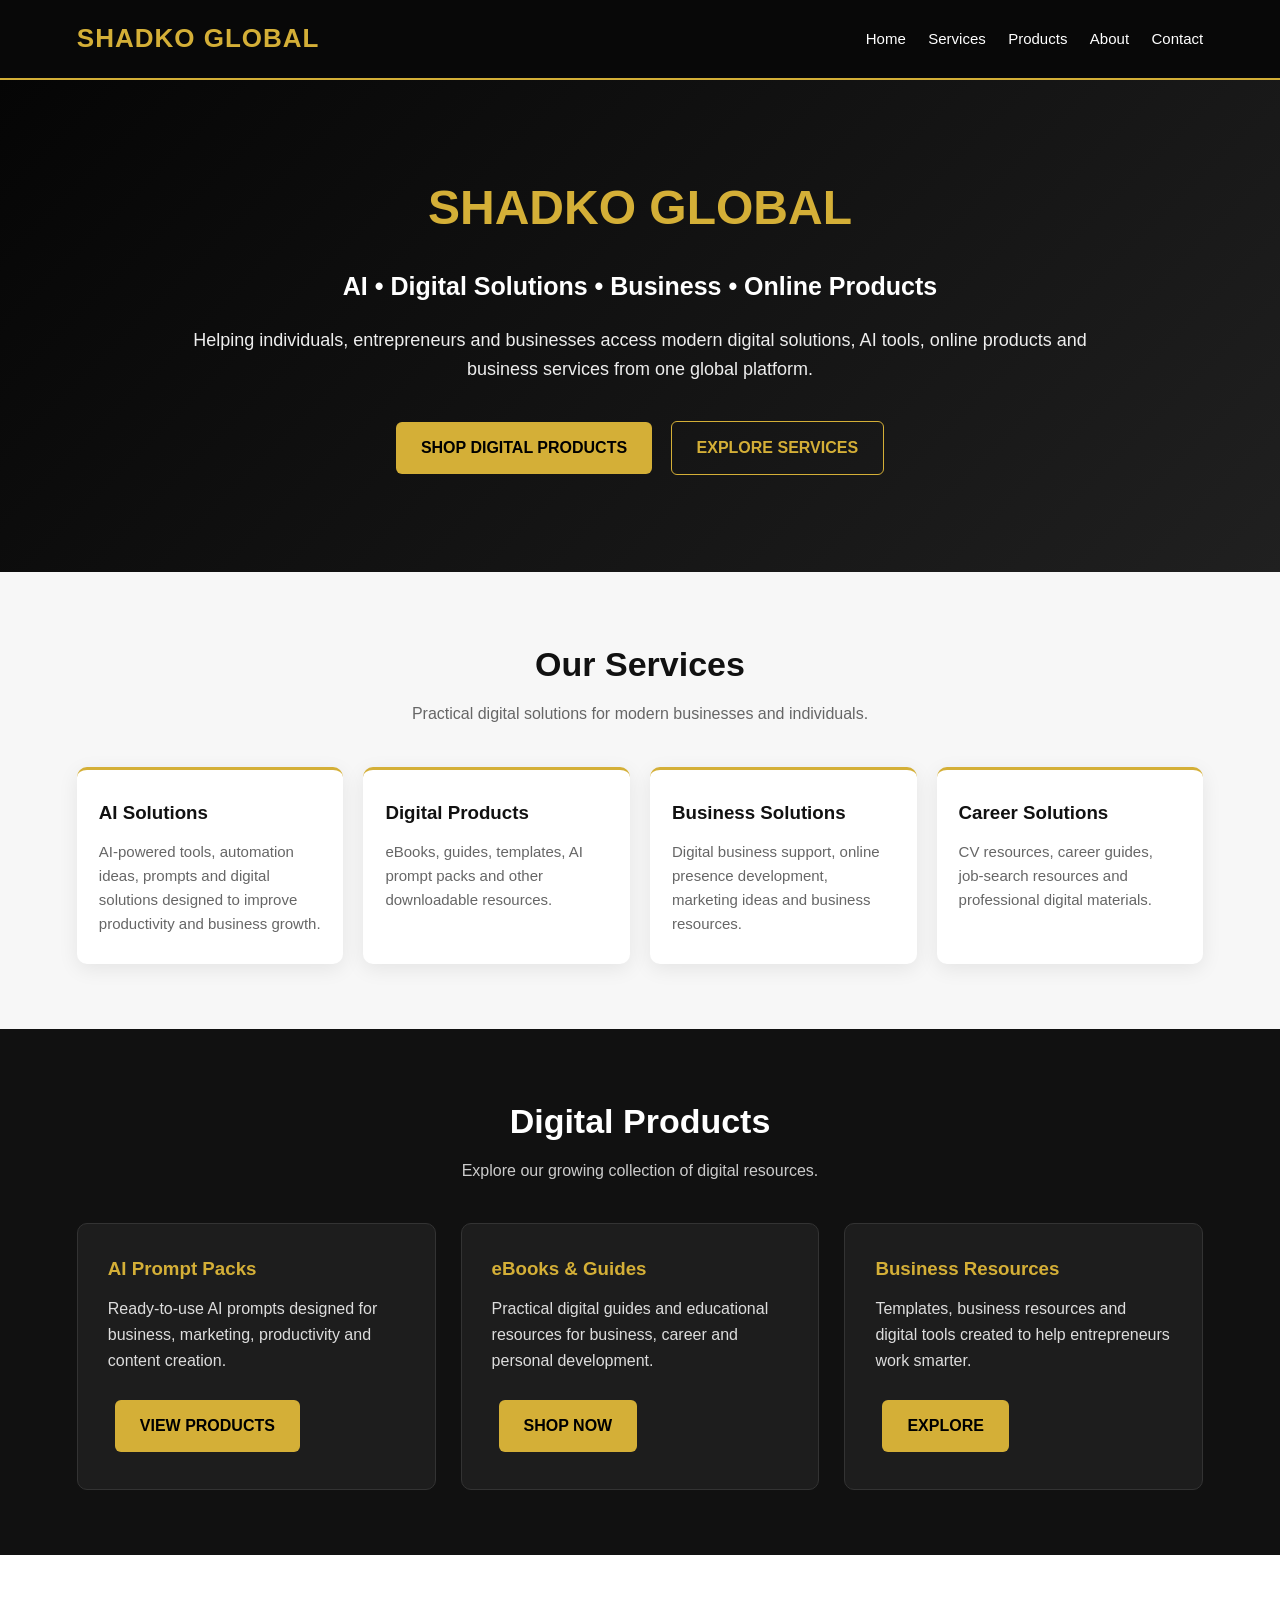
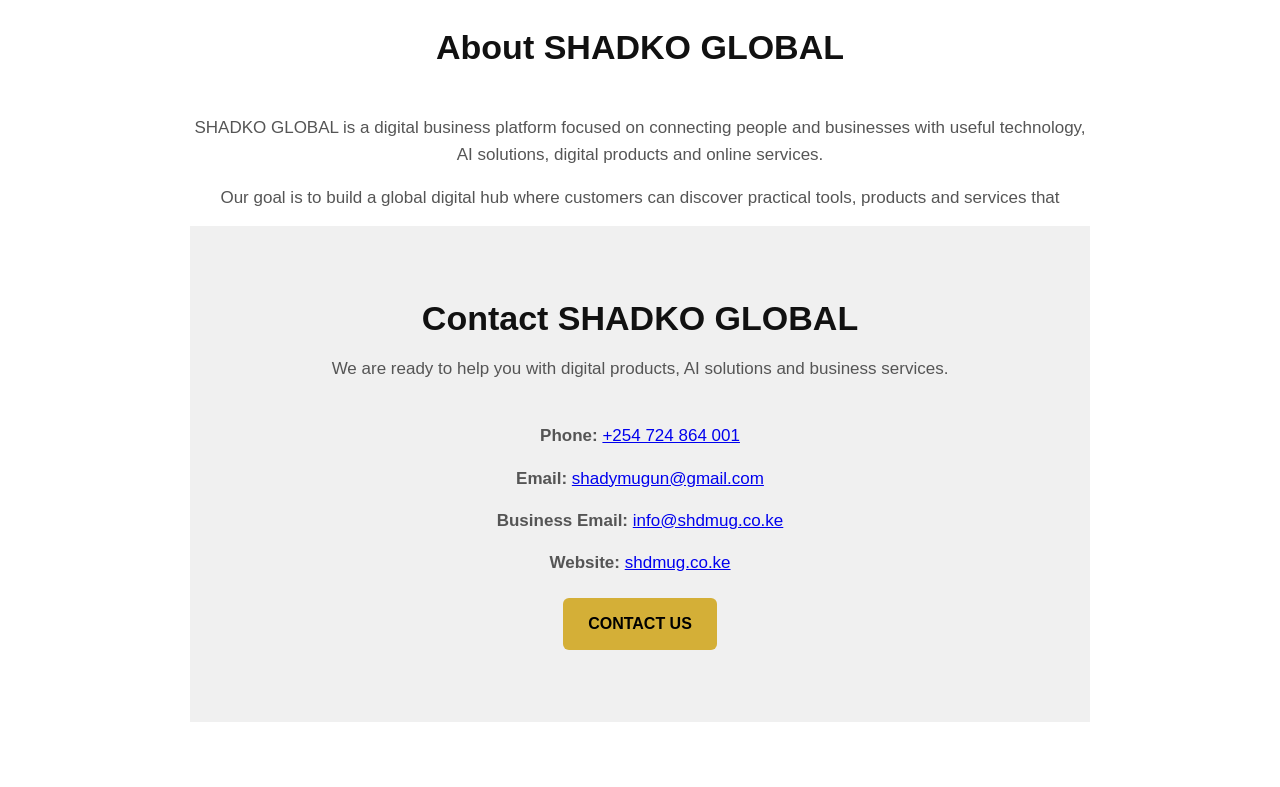
==== commit 076bbbae: "Update index.html" ====
--- a/index.html
+++ b/index.html
@@ -495,3 +495,29 @@
         Our goal is to build a global digital hub where customers
         can discover practical tools, products and services that
        
+<section class="contact" id="contact">
+  <div class="container">
+    <div class="section-title">
+      <h2>Contact SHADKO GLOBAL</h2>
+      <p>We are ready to help you with digital products, AI solutions and business services.</p>
+    </div>
+
+    <div class="about-box">
+      <p><strong>Phone:</strong> <a href="tel:+254724864001">+254 724 864 001</a></p>
+
+      <p><strong>Email:</strong>
+        <a href="mailto:shadymugun@gmail.com">shadymugun@gmail.com</a>
+      </p>
+
+      <p><strong>Business Email:</strong>
+        <a href="mailto:info@shdmug.co.ke">info@shdmug.co.ke</a>
+      </p>
+
+      <p><strong>Website:</strong>
+        <a href="https://shdmug.co.ke" target="_blank">shdmug.co.ke</a>
+      </p>
+
+      <a class="btn" href="mailto:info@shdmug.co.ke">CONTACT US</a>
+    </div>
+  </div>
+</section>
